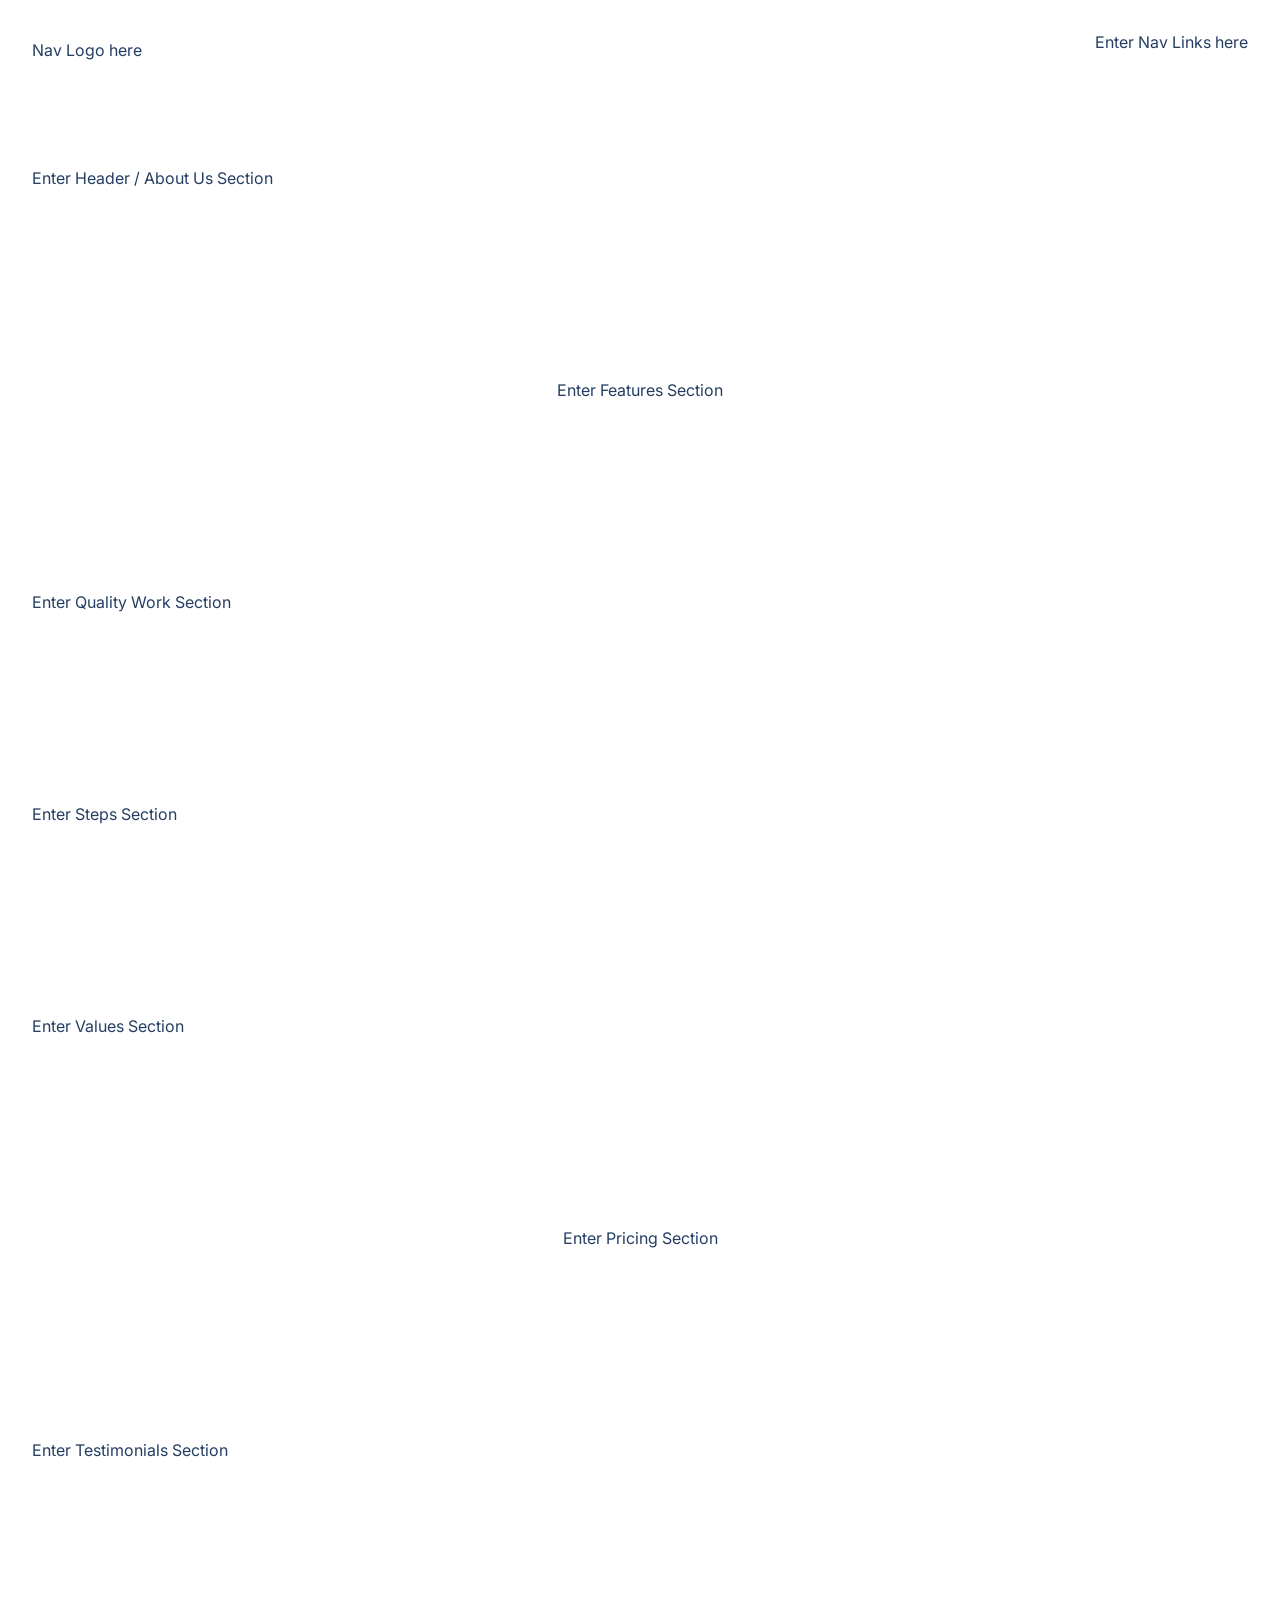
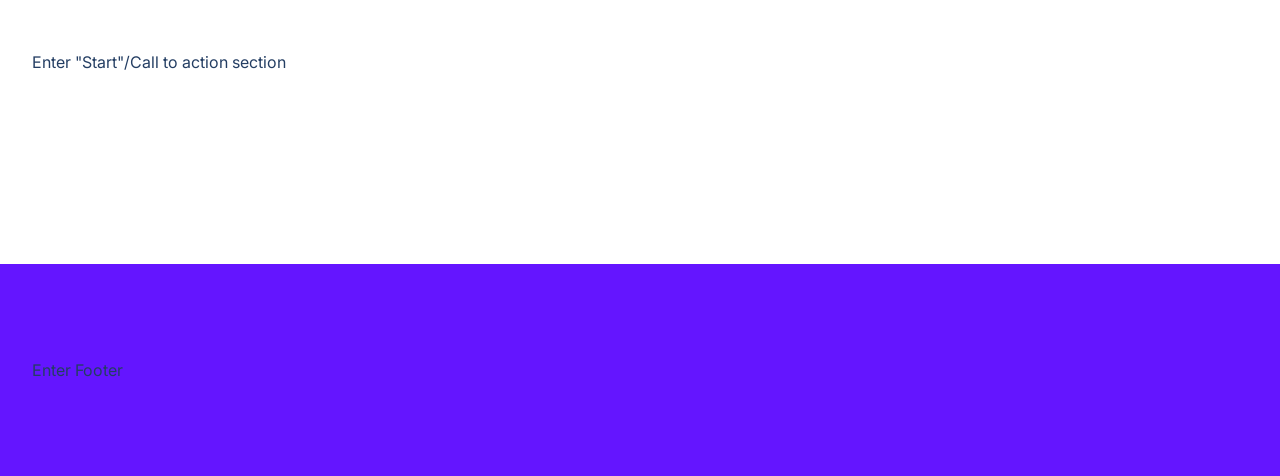
==== Treact Starter Resources/index.html @ 25da20e5 "start" ====
<!DOCTYPE html>
<html lang="en">

<head>
    <meta charset="UTF-8">
    <meta http-equiv="X-UA-Compatible" content="IE=edge">
    <meta name="viewport" content="width=device-width, initial-scale=1.0">
    <title>Document</title>
    <link rel="stylesheet" href="style.css">
    <link rel="stylesheet" href="https://pro.fontawesome.com/releases/v5.10.0/css/all.css"
        integrity="sha384-AYmEC3Yw5cVb3ZcuHtOA93w35dYTsvhLPVnYs9eStHfGJvOvKxVfELGroGkvsg+p" crossorigin="anonymous" />
    <script src="script.js"></script>
</head>

<body>
    <section id="landing">
        <nav>
            <div class="row nav__row">
                <div class="nav__logo">
                <!--  -->Nav Logo here<!--  -->
                </div>
                <!--  -->Enter Nav Links here<!--  -->
                <button class="btn__menu" onclick="openMenu()">
                    <svg xmlns="http://www.w3.org/2000/svg" width="24" height="24" viewBox="0 0 24 24" fill="none"
                        stroke="currentColor" stroke-width="2" stroke-linecap="round" stroke-linejoin="round"
                        class="btn__menu--svg">
                        <line x1="3" y1="12" x2="21" y2="12"></line>
                        <line x1="3" y1="6" x2="21" y2="6"></line>
                        <line x1="3" y1="18" x2="21" y2="18"></line>
                    </svg>
                </button>
            </div>
        </nav>
        <div class="modal">
            <button class="btn__menu btn__menu--close" onclick="closeMenu()">
                <svg xmlns="http://www.w3.org/2000/svg" width="24" height="24" viewBox="0 0 24 24" fill="none"
                    stroke="currentColor" stroke-width="2" stroke-linecap="round" stroke-linejoin="round"
                    class="light___StyledCloseIcon-lj69nl-14 fASujC">
                    <line x1="18" y1="6" x2="6" y2="18"></line>
                    <line x1="6" y1="6" x2="18" y2="18"></line>
                </svg>
            </button>
            <div class="modal__links">
                <a class="modal__link">About</a>
                <a class="modal__link">Blog</a>
                <a class="modal__link">Pricing</a>
                <a class="modal__link">Contact Us</a>
                <a class="modal__link">Login</a>
                <a class="modal__link modal__link--primary">Sign Up</a>
            </div>
        </div>
        <header>
            <div class="container">
                <div class="row">
                    <!--  -->Enter Header / About Us Section<!--  -->
            </div>
        </header>
    </section>
    <main>
        <section id="features">
            <div class="container">
                <div class="row__narrow">
                    <!--  -->Enter Features Section<!--  -->
                </div>
            </div>
        </section>
        <section id="quality">
            <div class="container">
                <div class="row">
                    <!--  -->Enter Quality Work Section<!--  -->
                </div>
            </div>
        </section>
        <section id="steps">
            <div class="container">
                <div class="row">
                    <!--  -->Enter Steps Section<!--  -->
                </div>
            </div>
        </section>
        <section id="values">
            <div class="container">
                <div class="row">
                    <!--  -->Enter Values Section<!--  -->
                </div>
            </div>
        </section>
        <section id="pricing">
            <div class="container">
                <div class="row">
                    <!--  -->Enter Pricing Section<!--  -->
                </div>
            </div>
        </section>
        <section id="testimonials">
            <div class="container">
                <div class="row">
                    <!--  -->Enter Testimonials Section<!--  -->
                </div>
            </div>
        </section>
        <section id="start">
            <div class="container">
                <div class="row">
                    <!--  -->Enter "Start"/Call to action section<!--  -->
                </div>
            </div>
        </section>
    </main>
    <footer>
        <div class="row footer__row">
            <!--  -->Enter Footer<!--  -->
        </div>
    </footer>
</body>

</html>
---- Treact Starter Resources/style.css ----
@import url('https://fonts.googleapis.com/css2?family=Inter:wght@100;200;300;400;500;600;700;800;900&display=swap');

* {
    margin: 0;
    padding: 0;
    box-sizing: border-box;
    font-family: 'Inter', system-ui;
    color: #243e63;
}

body {
    max-width: 100vw;
    overflow-x: hidden;
}

.row {
    width: 100%;
    max-width: 1280px;
    margin: 0 auto;
}

.row__narrow {
    width: 100%;
    max-width: 1024px;
    margin: 0 auto;
}

.container {
    padding: 96px 0;
}

.purple {
    color: #6415ff;
}

section {
    padding: 0 32px;
}

main {
    margin-bottom: 96px;
}


/* 

NAVBAR ↓

*/


nav {
    display: flex;
    padding-top: 32px;
}

.nav__row {
    display: flex;
    justify-content: space-between;
}

.nav__logo {
    display: flex;
    align-items: center;
    margin: 8px 0;
    padding-bottom: 4px;
}


.btn__menu {
    display: none;
    background: transparent;
    border: none;
    transition: all 300ms ease;
}

.btn__menu--svg:hover {
    filter: invert(26%) sepia(94%) saturate(7476%) hue-rotate(261deg) brightness(94%) contrast(115%);
}

.modal {
    position: fixed;
    top: 0;
    left: 0;
    right: 0;
    height: 378px;
    margin: 24px 16px;
    padding: 32px;
    background-color: #fff;
    border: 1px solid rgb(229, 231, 235);
    border-radius: 8px;
    z-index: 4;
    visibility: hidden;
    opacity: 0;
    transform: translateX(300%);
    transition: all 300ms ease;
}

.modal__links {
    width: 100%;
    height: 100%;
    display: flex;
    flex-direction: column;
    align-items: center;
}

.modal__link {
    color: #1a202c;
    font-size: 18px;
    font-weight: 600;
    line-height: 1.5;
    margin: 8px 0;
    padding-bottom: 4px;
    border-bottom: 2px solid transparent;
}

.modal__link--primary {
    color: #f7fafc;
    padding: 12px 32px;
    background: #6415ff;
    border-radius: 500px;
    border: none;
}

.menu--open .modal {
    visibility: visible;
    opacity: 1;
    transform: translateX(0);
}

.btn__menu--close {
    position: fixed;
    top: 24px;
    right: 18px;
}


/* 

HEADER / ABOUT US ↓

*/


header .row {
    display: flex;
    align-items: center;
    justify-content: space-between;
}


/* 

FEATURES ↓

*/


#features {
    position: relative;
}

#features .row__narrow {
    display: flex;
    flex-direction: column;
    align-items: center;
}


/* 

QUALITY WORK ↓

*/


#quality .row {
    display: flex;
    justify-content: space-between;
    align-items: center;
}


/* 

STEPS ↓

*/


#steps .row {
    display: flex;
    justify-content: space-between;
    align-items: center;
}


/* 

VALUES ↓

*/

#values .row {
    display: flex;
    justify-content: space-between;
    align-items: center;
}


/*

PRICING ↓

*/


#pricing .row {
    display: flex;
    flex-direction: column;
    align-items: center;
}

/* 

TESTIMONIALS ↓

*/


#testimonials .row {
    display: flex;
}


/* 

START / CALL TO ACTION ↓

*/



#start .row {
    position: relative;
    overflow: hidden;
}


/* 

FOOTER ↓

*/


footer {
    padding: 96px 32px;
    background-color: rgb(100, 21, 255);
    margin-bottom: -32px;
    position: relative;
    overflow: hidden;
}


/* 

MOBILE RESPONSIVENESS ↓

*/


@media(max-width: 1280px) {
    header .row {
        align-items: flex-end;
    }
}

@media (max-width: 1024px) {

    .btn__menu {
        display: block;
    }
    header .row {
        flex-direction: column;
        align-items: center;
    }
    footer {
        padding: 80px 32px;
    }
}

@media(max-width: 768px) {
    #quality .row,
    #values .row {
        flex-direction: column-reverse;
    }
    #steps .row,
    #testimonials .row {
        flex-direction: column;
        align-items: center;
    }
    #pricing .row {
        margin-top: 40px;
    }
}

@media(max-width: 640px) {
    .container {
        padding: 80px 0;
    }
    .nav__logo {
        margin: 8px 0;
        padding-bottom: 4px;
    }
    main {
        margin-bottom: 80px;
    }
}
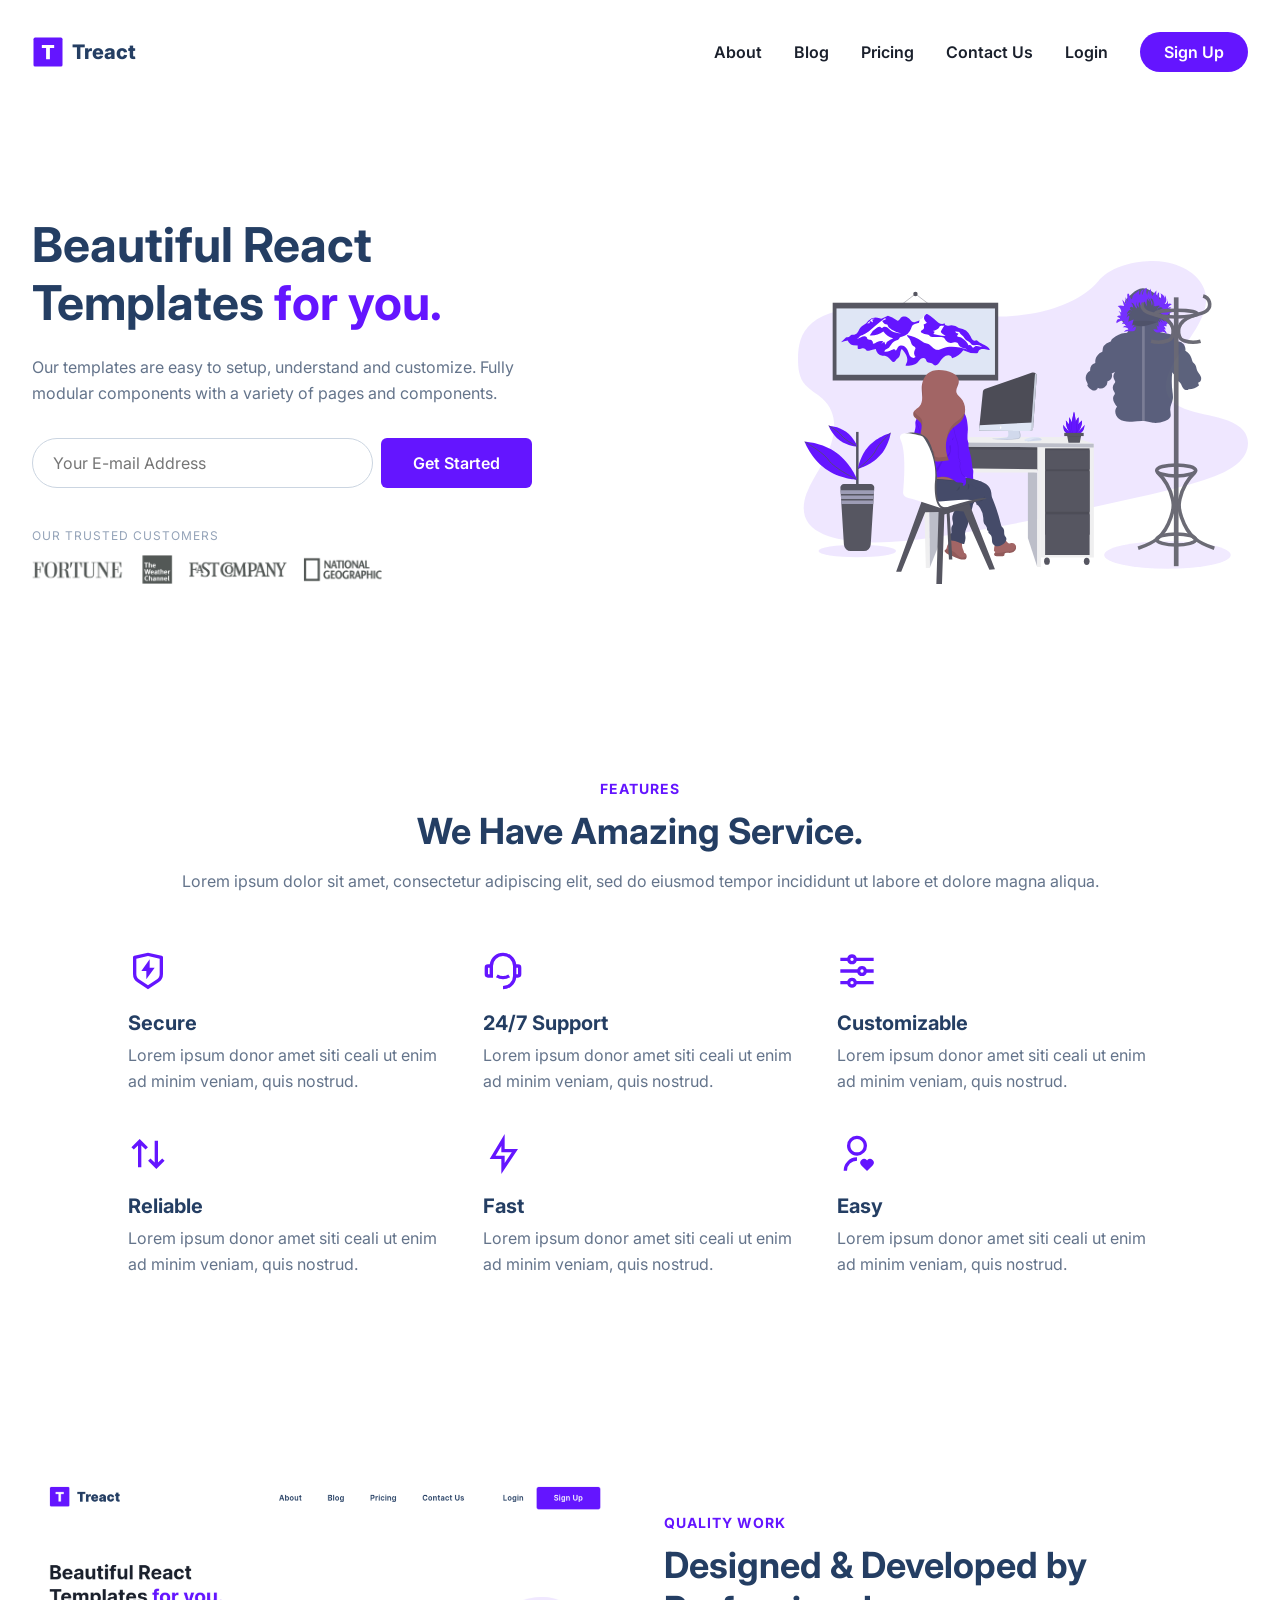
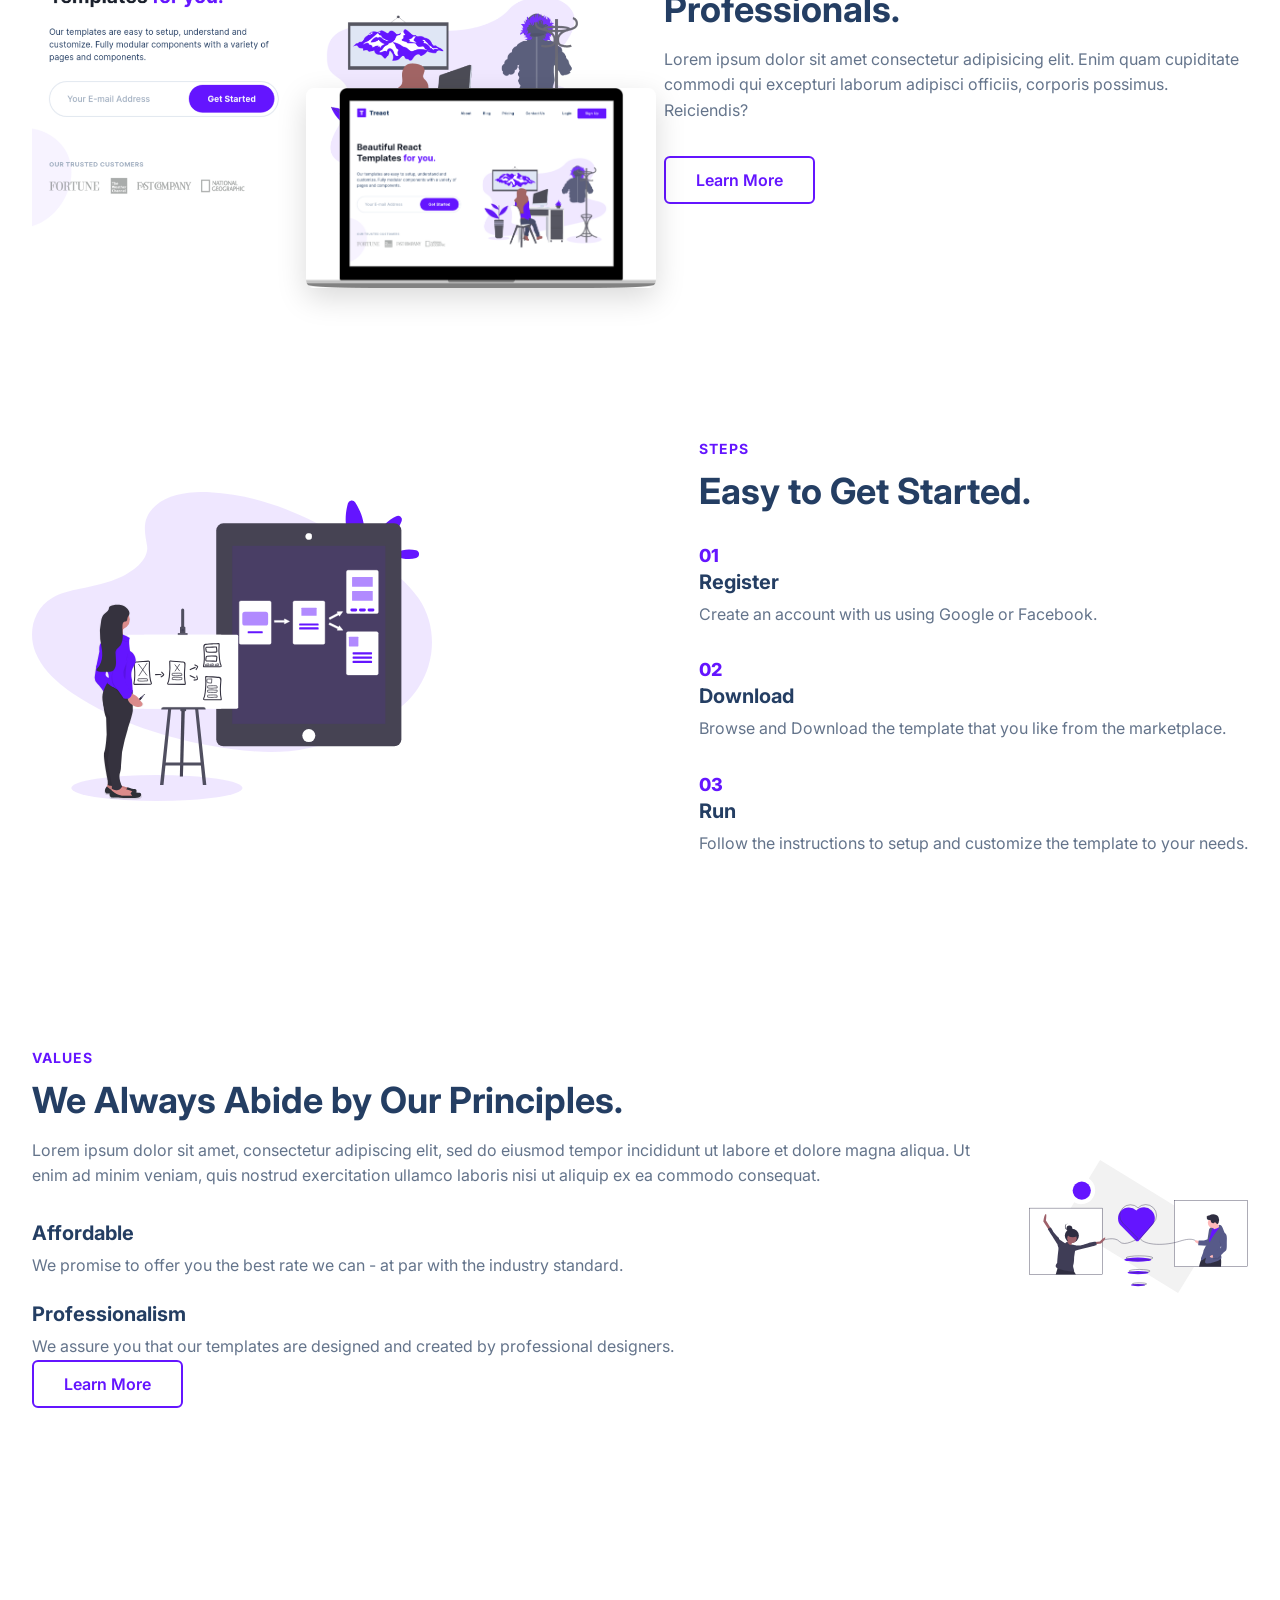
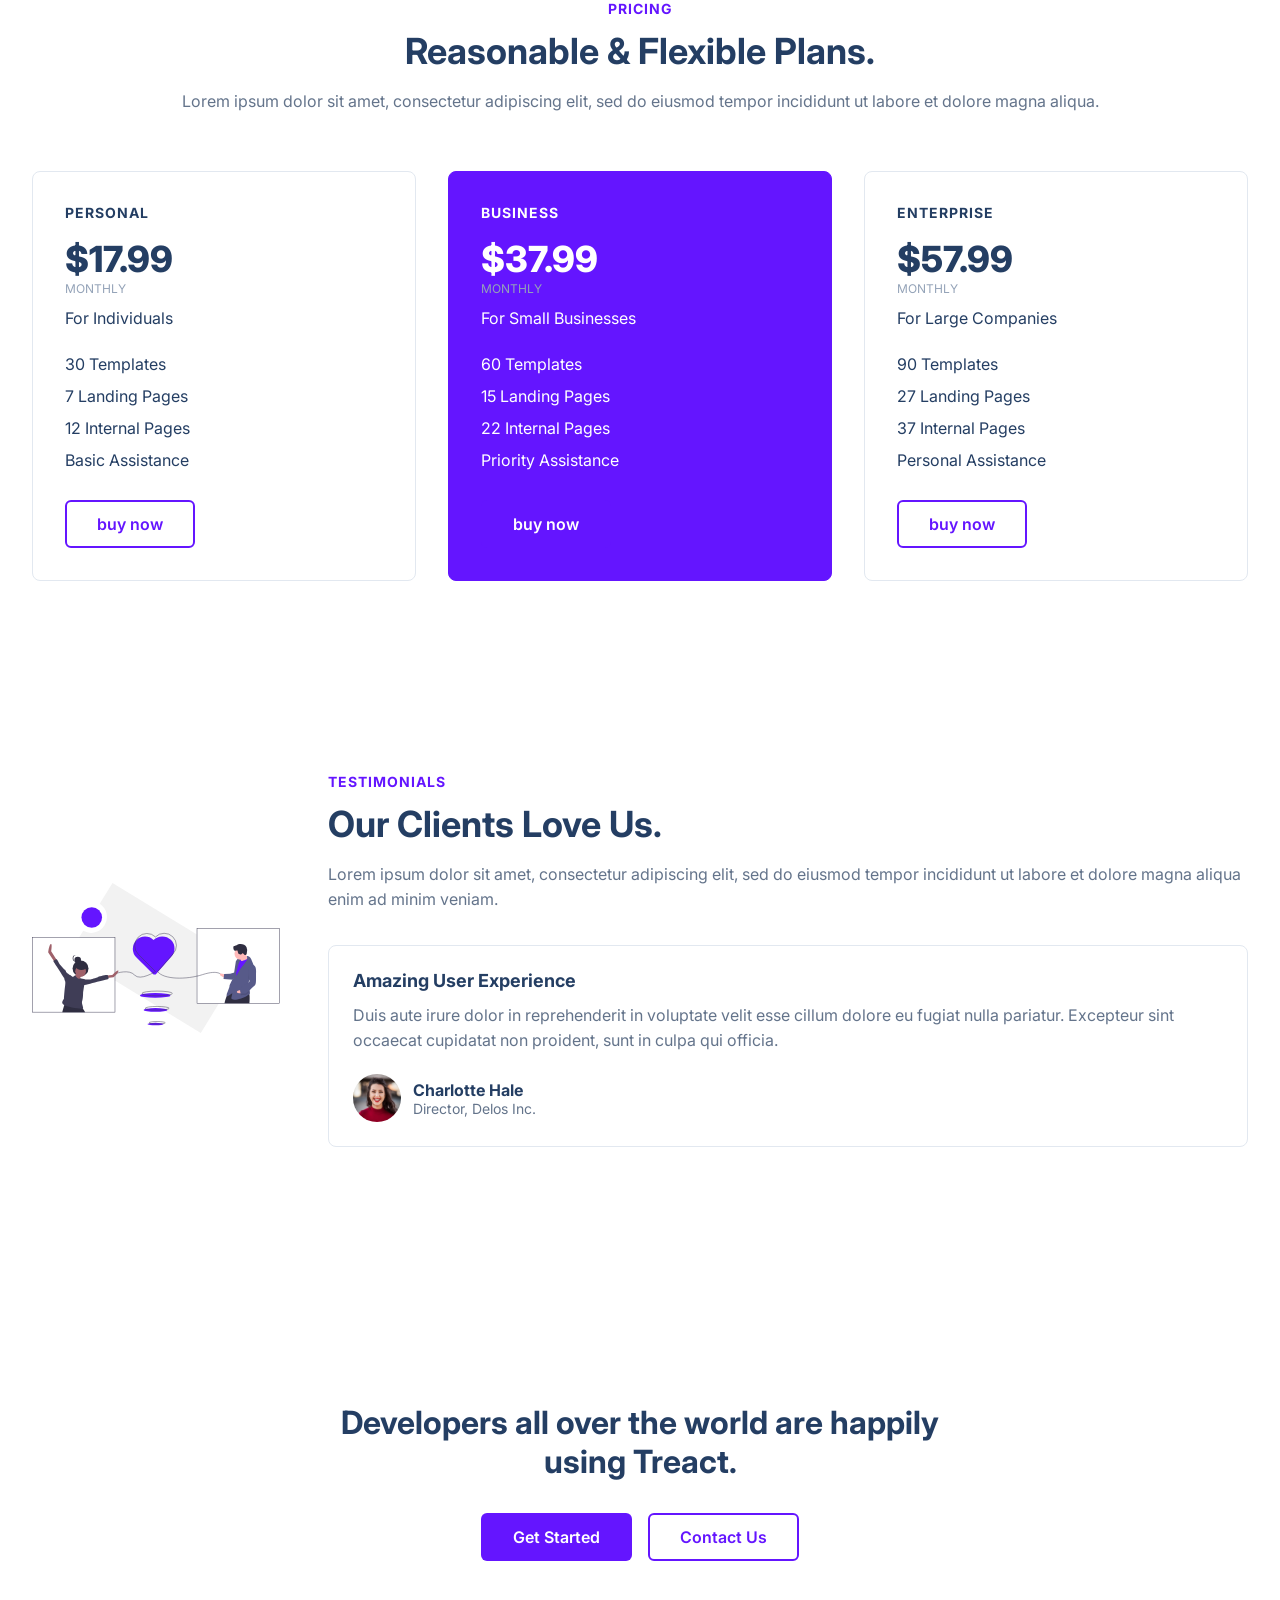
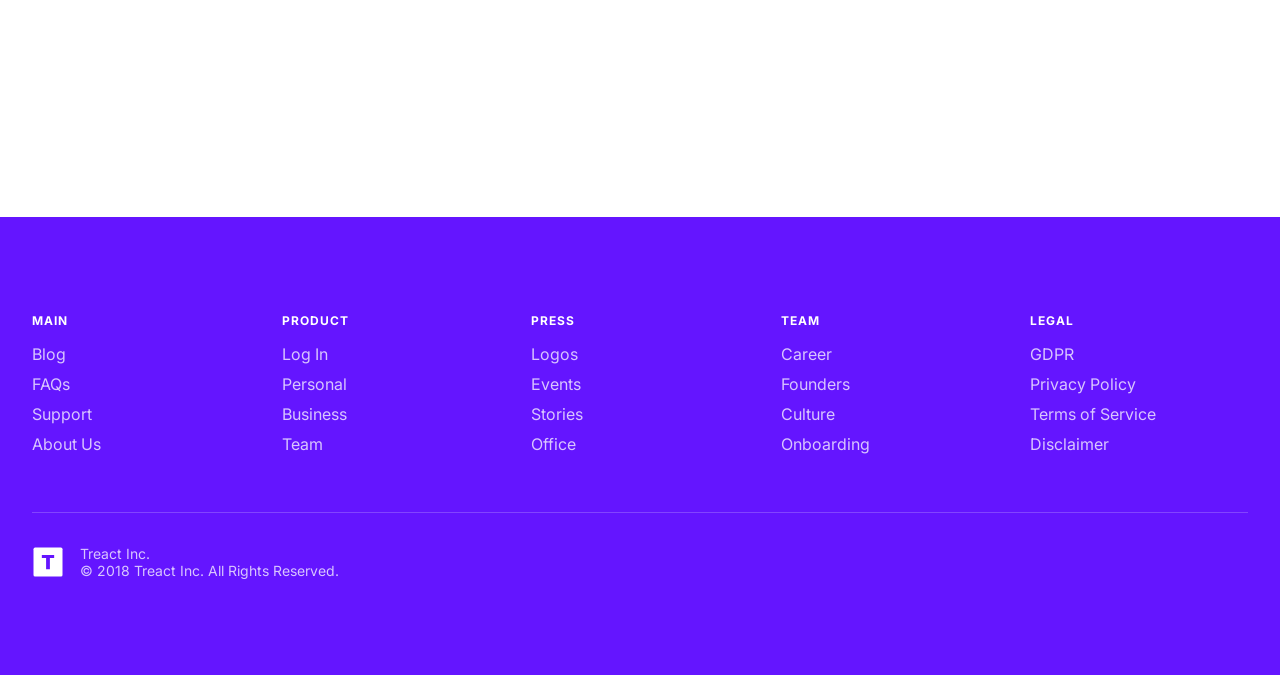
==== commit edbe9249: "final project" ====
--- a/Treact Starter Resources/index.html
+++ b/Treact Starter Resources/index.html
@@ -5,11 +5,11 @@
     <meta charset="UTF-8">
     <meta http-equiv="X-UA-Compatible" content="IE=edge">
     <meta name="viewport" content="width=device-width, initial-scale=1.0">
-    <title>Document</title>
+    <title>Treact</title>
     <link rel="stylesheet" href="style.css">
     <link rel="stylesheet" href="https://pro.fontawesome.com/releases/v5.10.0/css/all.css"
         integrity="sha384-AYmEC3Yw5cVb3ZcuHtOA93w35dYTsvhLPVnYs9eStHfGJvOvKxVfELGroGkvsg+p" crossorigin="anonymous" />
-    <script src="script.js"></script>
+    <script src="script.js" defer></script>
 </head>
 
 <body>
@@ -17,9 +17,17 @@
         <nav>
             <div class="row nav__row">
                 <div class="nav__logo">
-                <!--  -->Nav Logo here<!--  -->
-                </div>
-                <!--  -->Enter Nav Links here<!--  -->
+                    <img src="./assets/logo.2c489fc453a1783cbadacf914efa3df6.svg" alt="Treact logo" height="32">
+                    <span>Treact</span>
+                </div>
+                <div class="nav__links">
+                    <a class="nav__link">About</a>
+                    <a class="nav__link">Blog</a>
+                    <a class="nav__link">Pricing</a>
+                    <a class="nav__link">Contact Us</a>
+                    <a class="nav__link">Login</a>
+                    <a class="nav__link nav__link--primary">Sign Up</a>
+                </div>
                 <button class="btn__menu" onclick="openMenu()">
                     <svg xmlns="http://www.w3.org/2000/svg" width="24" height="24" viewBox="0 0 24 24" fill="none"
                         stroke="currentColor" stroke-width="2" stroke-linecap="round" stroke-linejoin="round"
@@ -34,8 +42,7 @@
         <div class="modal">
             <button class="btn__menu btn__menu--close" onclick="closeMenu()">
                 <svg xmlns="http://www.w3.org/2000/svg" width="24" height="24" viewBox="0 0 24 24" fill="none"
-                    stroke="currentColor" stroke-width="2" stroke-linecap="round" stroke-linejoin="round"
-                    class="light___StyledCloseIcon-lj69nl-14 fASujC">
+                    stroke="currentColor" stroke-width="2" stroke-linecap="round" stroke-linejoin="round">
                     <line x1="18" y1="6" x2="6" y2="18"></line>
                     <line x1="6" y1="6" x2="18" y2="18"></line>
                 </svg>
@@ -52,7 +59,22 @@
         <header>
             <div class="container">
                 <div class="row">
-                    <!--  -->Enter Header / About Us Section<!--  -->
+                    <div class="header__text">
+                        <h1 class="header__title">Beautiful React Templates <span class="purple">for you.</span></h1>
+                        <p class="header__desc">Our templates are easy to setup, understand and customize. Fully modular components with a variety of pages and components.</p>
+                        <div class="header__form">
+                            <input type="text" placeholder="Your E-mail Address" class="header__input">
+                            <button class="btn__primary">Get Started</button>
+                        </div>
+                        <div class="header__customers">
+                            <p class="header__customers--label">OUR TRUSTED CUSTOMERS</p>
+                            <img src="./assets/customers-logo-strip.680ac7c2e8ae28161d2c.png" alt="Trusted customers" class="header__customers--img">
+                        </div>
+                    </div>
+                    <div class="header__illustration">
+                        <img src="./assets/design-illustration-2.6da6a00b20c07c4a9b65d1870679e1b8.svg" alt="Illustration">
+                    </div>
+                </div>
             </div>
         </header>
     </section>
@@ -60,56 +82,239 @@
         <section id="features">
             <div class="container">
                 <div class="row__narrow">
-                    <!--  -->Enter Features Section<!--  -->
+                    <p class="label">FEATURES</p>
+                    <h2 class="section__title">We Have Amazing Service.</h2>
+                    <p class="section__desc">Lorem ipsum dolor sit amet, consectetur adipiscing elit, sed do eiusmod tempor incididunt ut labore et dolore magna aliqua.</p>
+                    <div class="features__grid">
+                        <div class="feature__card">
+                            <img src="./assets/shield-icon.daefe14b320b14fbd9cbd18908ac93ec.svg" alt="Secure icon" class="feature__icon">
+                            <h3 class="feature__title">Secure</h3>
+                            <p class="feature__desc">Lorem ipsum donor amet siti ceali ut enim ad minim veniam, quis nostrud.</p>
+                        </div>
+                        <div class="feature__card">
+                            <img src="./assets/support-icon.f9253ffa8cb6ffde5bbaa05eb5136375.svg" alt="Support icon" class="feature__icon">
+                            <h3 class="feature__title">24/7 Support</h3>
+                            <p class="feature__desc">Lorem ipsum donor amet siti ceali ut enim ad minim veniam, quis nostrud.</p>
+                        </div>
+                        <div class="feature__card">
+                            <img src="./assets/customize-icon.367468c90fd796009b97fbfba67b2c6a.svg" alt="Customize icon" class="feature__icon">
+                            <h3 class="feature__title">Customizable</h3>
+                            <p class="feature__desc">Lorem ipsum donor amet siti ceali ut enim ad minim veniam, quis nostrud.</p>
+                        </div>
+                        <div class="feature__card">
+                            <img src="./assets/reliable-icon.1367510a8f0a1bec76dc425d25f92f43.svg" alt="Reliable icon" class="feature__icon">
+                            <h3 class="feature__title">Reliable</h3>
+                            <p class="feature__desc">Lorem ipsum donor amet siti ceali ut enim ad minim veniam, quis nostrud.</p>
+                        </div>
+                        <div class="feature__card">
+                            <img src="./assets/fast-icon.dbb971a73d4805d2fc3bcdacdb55beba.svg" alt="Fast icon" class="feature__icon">
+                            <h3 class="feature__title">Fast</h3>
+                            <p class="feature__desc">Lorem ipsum donor amet siti ceali ut enim ad minim veniam, quis nostrud.</p>
+                        </div>
+                        <div class="feature__card">
+                            <img src="./assets/simple-icon.673b7e1750b2a4ef32907fc164828d00.svg" alt="Easy icon" class="feature__icon">
+                            <h3 class="feature__title">Easy</h3>
+                            <p class="feature__desc">Lorem ipsum donor amet siti ceali ut enim ad minim veniam, quis nostrud.</p>
+                        </div>
+                    </div>
                 </div>
             </div>
         </section>
         <section id="quality">
             <div class="container">
                 <div class="row">
-                    <!--  -->Enter Quality Work Section<!--  -->
+                    <div class="quality__images">
+                        <img src="./assets/hero-screenshot-1.40a097b525c2f8c9808e.png" alt="Screenshot" class="quality__img quality__img--1">
+                        <img src="./assets/hero-screenshot-2.241aac1fbc66db29d873.png" alt="Dashboard Screenshot" class="quality__img quality__img--2">
+                    </div>
+                    <div class="quality__text">
+                        <p class="label">QUALITY WORK</p>
+                        <h2 class="section__title">Designed &amp; Developed by Professionals.</h2>
+                        <p class="section__desc">Lorem ipsum dolor sit amet consectetur adipisicing elit. Enim quam cupiditate commodi qui excepturi laborum adipisci officiis, corporis possimus. Reiciendis?</p>
+                        <button class="btn__secondary">Learn More</button>
+                    </div>
                 </div>
             </div>
         </section>
         <section id="steps">
             <div class="container">
                 <div class="row">
-                    <!--  -->Enter Steps Section<!--  -->
+                    <div class="steps__illustration">
+                        <img src="./assets/prototype-illustration.21bc4b3f612a2f257c3d361067582485.svg" alt="Illustration">
+                    </div>
+                    <div class="steps__list">
+                        <p class="label">STEPS</p>
+                        <h2 class="section__title">Easy to Get Started.</h2>
+                        <div class="step">
+                            <span class="step__number">01</span>
+                            <h3 class="step__title">Register</h3>
+                            <p class="step__desc">Create an account with us using Google or Facebook.</p>
+                        </div>
+                        <div class="step">
+                            <span class="step__number">02</span>
+                            <h3 class="step__title">Download</h3>
+                            <p class="step__desc">Browse and Download the template that you like from the marketplace.</p>
+                        </div>
+                        <div class="step">
+                            <span class="step__number">03</span>
+                            <h3 class="step__title">Run</h3>
+                            <p class="step__desc">Follow the instructions to setup and customize the template to your needs.</p>
+                        </div>
+                    </div>
                 </div>
             </div>
         </section>
         <section id="values">
             <div class="container">
                 <div class="row">
-                    <!--  -->Enter Values Section<!--  -->
+                    <div class="values__text">
+                        <p class="label">VALUES</p>
+                        <h2 class="section__title">We Always Abide by Our Principles.</h2>
+                        <p class="section__desc">Lorem ipsum dolor sit amet, consectetur adipiscing elit, sed do eiusmod tempor incididunt ut labore et dolore magna aliqua. Ut enim ad minim veniam, quis nostrud exercitation ullamco laboris nisi ut aliquip ex ea commodo consequat.</p>
+                        <div class="value">
+                            <h3 class="value__title">Affordable</h3>
+                            <p class="value__desc">We promise to offer you the best rate we can - at par with the industry standard.</p>
+                        </div>
+                        <div class="value">
+                            <h3 class="value__title">Professionalism</h3>
+                            <p class="value__desc">We assure you that our templates are designed and created by professional designers.</p>
+                        </div>
+                        <button class="btn__secondary">Learn More</button>
+                    </div>
+                    <div class="values__illustration">
+                        <img src="./assets/love-illustration.c759090fa833369ad6ffb6eb19cacb3e.svg" alt="Illustration">
+                    </div>
                 </div>
             </div>
         </section>
         <section id="pricing">
             <div class="container">
                 <div class="row">
-                    <!--  -->Enter Pricing Section<!--  -->
+                    <p class="label">PRICING</p>
+                    <h2 class="section__title">Reasonable &amp; Flexible Plans.</h2>
+                    <p class="section__desc">Lorem ipsum dolor sit amet, consectetur adipiscing elit, sed do eiusmod tempor incididunt ut labore et dolore magna aliqua.</p>
+                    <div class="pricing__grid">
+                        <div class="price__card">
+                            <p class="price__label">PERSONAL</p>
+                            <p class="price__amount">$17.99</p>
+                            <p class="price__period">MONTHLY</p>
+                            <p class="price__for">For Individuals</p>
+                            <ul class="price__features">
+                                <li>30 Templates</li>
+                                <li>7 Landing Pages</li>
+                                <li>12 Internal Pages</li>
+                                <li>Basic Assistance</li>
+                            </ul>
+                            <button class="btn__secondary">buy now</button>
+                        </div>
+                        <div class="price__card price__card--featured">
+                            <p class="price__label">BUSINESS</p>
+                            <p class="price__amount">$37.99</p>
+                            <p class="price__period">MONTHLY</p>
+                            <p class="price__for">For Small Businesses</p>
+                            <ul class="price__features">
+                                <li>60 Templates</li>
+                                <li>15 Landing Pages</li>
+                                <li>22 Internal Pages</li>
+                                <li>Priority Assistance</li>
+                            </ul>
+                            <button class="btn__primary">buy now</button>
+                        </div>
+                        <div class="price__card">
+                            <p class="price__label">ENTERPRISE</p>
+                            <p class="price__amount">$57.99</p>
+                            <p class="price__period">MONTHLY</p>
+                            <p class="price__for">For Large Companies</p>
+                            <ul class="price__features">
+                                <li>90 Templates</li>
+                                <li>27 Landing Pages</li>
+                                <li>37 Internal Pages</li>
+                                <li>Personal Assistance</li>
+                            </ul>
+                            <button class="btn__secondary">buy now</button>
+                        </div>
+                    </div>
                 </div>
             </div>
         </section>
         <section id="testimonials">
             <div class="container">
                 <div class="row">
-                    <!--  -->Enter Testimonials Section<!--  -->
+                    <div class="testimonials__illustration">
+                        <img src="./assets/love-illustration.c759090fa833369ad6ffb6eb19cacb3e.svg" alt="Illustration">
+                    </div>
+                    <div class="testimonials__text">
+                        <p class="label">TESTIMONIALS</p>
+                        <h2 class="section__title">Our Clients Love Us.</h2>
+                        <p class="section__desc">Lorem ipsum dolor sit amet, consectetur adipiscing elit, sed do eiusmod tempor incididunt ut labore et dolore magna aliqua enim ad minim veniam.</p>
+                        <div class="testimonial__card">
+                            <h3 class="testimonial__title">Amazing User Experience</h3>
+                            <p class="testimonial__quote">Duis aute irure dolor in reprehenderit in voluptate velit esse cillum dolore eu fugiat nulla pariatur. Excepteur sint occaecat cupidatat non proident, sunt in culpa qui officia.</p>
+                            <div class="testimonial__person">
+                                <img src="./assets/photo-1494790108377-be9c29b29330.avif" alt="Charlotte Hale" class="testimonial__photo">
+                                <div>
+                                    <p class="testimonial__name">Charlotte Hale</p>
+                                    <p class="testimonial__role">Director, Delos Inc.</p>
+                                </div>
+                            </div>
+                        </div>
+                    </div>
                 </div>
             </div>
         </section>
         <section id="start">
             <div class="container">
                 <div class="row">
-                    <!--  -->Enter "Start"/Call to action section<!--  -->
+                    <h2 class="start__title">Developers all over the world are happily using Treact.</h2>
+                    <div class="start__buttons">
+                        <button class="btn__primary">Get Started</button>
+                        <button class="btn__secondary">Contact Us</button>
+                    </div>
                 </div>
             </div>
         </section>
     </main>
     <footer>
         <div class="row footer__row">
-            <!--  -->Enter Footer<!--  -->
+            <div class="footer__col">
+                <p class="footer__col--title">MAIN</p>
+                <a class="footer__link">Blog</a>
+                <a class="footer__link">FAQs</a>
+                <a class="footer__link">Support</a>
+                <a class="footer__link">About Us</a>
+            </div>
+            <div class="footer__col">
+                <p class="footer__col--title">PRODUCT</p>
+                <a class="footer__link">Log In</a>
+                <a class="footer__link">Personal</a>
+                <a class="footer__link">Business</a>
+                <a class="footer__link">Team</a>
+            </div>
+            <div class="footer__col">
+                <p class="footer__col--title">PRESS</p>
+                <a class="footer__link">Logos</a>
+                <a class="footer__link">Events</a>
+                <a class="footer__link">Stories</a>
+                <a class="footer__link">Office</a>
+            </div>
+            <div class="footer__col">
+                <p class="footer__col--title">TEAM</p>
+                <a class="footer__link">Career</a>
+                <a class="footer__link">Founders</a>
+                <a class="footer__link">Culture</a>
+                <a class="footer__link">Onboarding</a>
+            </div>
+            <div class="footer__col">
+                <p class="footer__col--title">LEGAL</p>
+                <a class="footer__link">GDPR</a>
+                <a class="footer__link">Privacy Policy</a>
+                <a class="footer__link">Terms of Service</a>
+                <a class="footer__link">Disclaimer</a>
+            </div>
+        </div>
+        <div class="row footer__bottom">
+            <img src="./assets/logo-light.d9a5d1b5be5ea077b26864fdfc2e96a4.svg" alt="Treact logo" height="32">
+            <p class="footer__copyright">Treact Inc.<br>© 2018 Treact Inc. All Rights Reserved.</p>
         </div>
     </footer>
 </body>
--- a/Treact Starter Resources/style.css
+++ b/Treact Starter Resources/style.css
@@ -41,13 +41,56 @@
     margin-bottom: 96px;
 }
 
-
-/* 
-
-NAVBAR ↓
-
-*/
-
+.label {
+    color: #6415ff;
+    font-weight: 700;
+    letter-spacing: 1px;
+    font-size: 14px;
+    margin-bottom: 12px;
+}
+
+.section__title {
+    font-size: 36px;
+    margin-bottom: 16px;
+}
+
+.section__desc {
+    color: #64748b;
+    line-height: 1.6;
+    margin-bottom: 32px;
+}
+
+.btn__primary {
+    background-color: #6415ff;
+    color: white;
+    border: none;
+    padding: 14px 32px;
+    border-radius: 6px;
+    font-size: 16px;
+    font-weight: 600;
+    cursor: pointer;
+}
+
+.btn__primary:hover {
+    background-color: #5310d9;
+}
+
+.btn__secondary {
+    background-color: white;
+    color: #6415ff;
+    border: 2px solid #6415ff;
+    padding: 12px 30px;
+    border-radius: 6px;
+    font-size: 16px;
+    font-weight: 600;
+    cursor: pointer;
+}
+
+.btn__secondary:hover {
+    background-color: #f5f0ff;
+}
+
+/* NAVBAR */
 
 nav {
     display: flex;
@@ -57,15 +100,36 @@
 .nav__row {
     display: flex;
     justify-content: space-between;
+    align-items: center;
 }
 
 .nav__logo {
     display: flex;
     align-items: center;
-    margin: 8px 0;
-    padding-bottom: 4px;
-}
-
+    gap: 8px;
+    font-size: 20px;
+    font-weight: 800;
+}
+
+.nav__links {
+    display: flex;
+    align-items: center;
+    gap: 32px;
+}
+
+.nav__link {
+    color: #1a202c;
+    font-weight: 600;
+    text-decoration: none;
+    cursor: pointer;
+}
+
+.nav__link--primary {
+    color: white;
+    padding: 10px 24px;
+    background: #6415ff;
+    border-radius: 500px;
+}
 
 .btn__menu {
     display: none;
@@ -112,6 +176,7 @@
     margin: 8px 0;
     padding-bottom: 4px;
     border-bottom: 2px solid transparent;
+    cursor: pointer;
 }
 
 .modal__link--primary {
@@ -134,27 +199,63 @@
     right: 18px;
 }
 
-
-/* 
-
-HEADER / ABOUT US ↓
-
-*/
-
+/* HEADER / ABOUT US */
 
 header .row {
     display: flex;
     align-items: center;
     justify-content: space-between;
-}
-
-
-/* 
-
-FEATURES ↓
-
-*/
-
+    gap: 48px;
+    padding-top: 48px;
+}
+
+.header__text {
+    max-width: 500px;
+}
+
+.header__title {
+    font-size: 48px;
+    line-height: 1.2;
+    margin-bottom: 24px;
+}
+
+.header__desc {
+    color: #64748b;
+    line-height: 1.6;
+    margin-bottom: 32px;
+}
+
+.header__form {
+    display: flex;
+    gap: 8px;
+    margin-bottom: 40px;
+}
+
+.header__input {
+    flex: 1;
+    padding: 14px 20px;
+    border-radius: 500px;
+    border: 1px solid #cbd5e1;
+    font-size: 16px;
+}
+
+.header__customers--label {
+    color: #94a3b8;
+    font-size: 12px;
+    letter-spacing: 1px;
+    margin-bottom: 12px;
+}
+
+.header__customers--img {
+    max-width: 350px;
+}
+
+.header__illustration img {
+    max-width: 450px;
+    width: 100%;
+}
+
+/* FEATURES */
 
 #features {
     position: relative;
@@ -164,95 +265,264 @@
     display: flex;
     flex-direction: column;
     align-items: center;
-}
-
-
-/* 
-
-QUALITY WORK ↓
-
-*/
-
+    text-align: center;
+}
+
+.features__grid {
+    display: grid;
+    grid-template-columns: repeat(3, 1fr);
+    gap: 40px;
+    margin-top: 24px;
+    text-align: left;
+}
+
+.feature__icon {
+    width: 40px;
+    margin-bottom: 16px;
+}
+
+.feature__title {
+    font-size: 20px;
+    margin-bottom: 8px;
+}
+
+.feature__desc {
+    color: #64748b;
+    line-height: 1.6;
+}
+
+/* QUALITY WORK */
 
 #quality .row {
     display: flex;
     justify-content: space-between;
     align-items: center;
-}
-
-
-/* 
-
-STEPS ↓
-
-*/
-
+    gap: 48px;
+}
+
+.quality__images {
+    position: relative;
+    flex: 1;
+}
+
+.quality__img {
+    max-width: 100%;
+    border-radius: 8px;
+}
+
+.quality__img--2 {
+    position: absolute;
+    bottom: -40px;
+    right: -40px;
+    max-width: 60%;
+    box-shadow: 0 10px 30px rgba(0,0,0,0.15);
+}
+
+.quality__text {
+    flex: 1;
+}
+
+/* STEPS */
 
 #steps .row {
     display: flex;
     justify-content: space-between;
     align-items: center;
-}
-
-
-/* 
-
-VALUES ↓
-
-*/
+    gap: 48px;
+}
+
+.steps__illustration img {
+    max-width: 400px;
+    width: 100%;
+}
+
+.step {
+    margin-top: 32px;
+}
+
+.step__number {
+    color: #6415ff;
+    font-weight: 800;
+    font-size: 18px;
+}
+
+.step__title {
+    font-size: 20px;
+    margin: 4px 0 8px;
+}
+
+.step__desc {
+    color: #64748b;
+    line-height: 1.6;
+}
+
+/* VALUES */
 
 #values .row {
     display: flex;
     justify-content: space-between;
     align-items: center;
-}
-
-
-/*
-
-PRICING ↓
-
-*/
-
+    gap: 48px;
+}
+
+.value {
+    margin-top: 24px;
+}
+
+.value__title {
+    font-size: 20px;
+    margin-bottom: 8px;
+}
+
+.value__desc {
+    color: #64748b;
+    line-height: 1.6;
+}
+
+.values__illustration img {
+    max-width: 400px;
+    width: 100%;
+}
+
+/* PRICING */
 
 #pricing .row {
     display: flex;
     flex-direction: column;
     align-items: center;
-}
-
-/* 
-
-TESTIMONIALS ↓
-
-*/
-
+    text-align: center;
+}
+
+.pricing__grid {
+    display: grid;
+    grid-template-columns: repeat(3, 1fr);
+    gap: 32px;
+    margin-top: 24px;
+    text-align: left;
+    width: 100%;
+}
+
+.price__card {
+    border: 1px solid #e2e8f0;
+    border-radius: 8px;
+    padding: 32px;
+}
+
+.price__card--featured {
+    background-color: #6415ff;
+    border-color: #6415ff;
+}
+
+.price__card--featured * {
+    color: white;
+}
+
+.price__label {
+    font-weight: 700;
+    letter-spacing: 1px;
+    font-size: 14px;
+    margin-bottom: 16px;
+}
+
+.price__amount {
+    font-size: 36px;
+    font-weight: 800;
+}
+
+.price__period {
+    font-size: 12px;
+    color: #94a3b8;
+    margin-bottom: 12px;
+}
+
+.price__for {
+    margin-bottom: 20px;
+}
+
+.price__features {
+    list-style: none;
+    margin-bottom: 24px;
+}
+
+.price__features li {
+    padding: 6px 0;
+}
+
+/* TESTIMONIALS */
 
 #testimonials .row {
     display: flex;
-}
-
-
-/* 
-
-START / CALL TO ACTION ↓
-
-*/
-
-
+    align-items: center;
+    gap: 48px;
+}
+
+.testimonials__illustration img {
+    max-width: 350px;
+    width: 100%;
+}
+
+.testimonial__card {
+    margin-top: 24px;
+    padding: 24px;
+    border: 1px solid #e2e8f0;
+    border-radius: 8px;
+}
+
+.testimonial__title {
+    font-size: 18px;
+    margin-bottom: 12px;
+}
+
+.testimonial__quote {
+    color: #64748b;
+    line-height: 1.6;
+    margin-bottom: 20px;
+}
+
+.testimonial__person {
+    display: flex;
+    align-items: center;
+    gap: 12px;
+}
+
+.testimonial__photo {
+    width: 48px;
+    height: 48px;
+    border-radius: 50%;
+    object-fit: cover;
+}
+
+.testimonial__name {
+    font-weight: 700;
+}
+
+.testimonial__role {
+    color: #64748b;
+    font-size: 14px;
+}
+
+/* START / CTA */
 
 #start .row {
     position: relative;
     overflow: hidden;
-}
-
-
-/* 
-
-FOOTER ↓
-
-*/
-
+    text-align: center;
+    padding: 64px 0;
+}
+
+.start__title {
+    font-size: 32px;
+    max-width: 600px;
+    margin: 0 auto 32px;
+}
+
+.start__buttons {
+    display: flex;
+    gap: 16px;
+    justify-content: center;
+}
+
+/* FOOTER */
 
 footer {
     padding: 96px 32px;
@@ -262,13 +532,42 @@
     overflow: hidden;
 }
 
-
-/* 
-
-MOBILE RESPONSIVENESS ↓
-
-*/
-
+.footer__row {
+    display: grid;
+    grid-template-columns: repeat(5, 1fr);
+    gap: 32px;
+    margin-bottom: 48px;
+}
+
+.footer__col--title {
+    color: white;
+    font-weight: 700;
+    letter-spacing: 1px;
+    font-size: 12px;
+    margin-bottom: 16px;
+}
+
+.footer__link {
+    display: block;
+    color: #d8c5ff;
+    text-decoration: none;
+    margin-bottom: 10px;
+}
+
+.footer__bottom {
+    display: flex;
+    align-items: center;
+    gap: 16px;
+    border-top: 1px solid rgba(255,255,255,0.2);
+    padding-top: 32px;
+}
+
+.footer__copyright {
+    color: #d8c5ff;
+    font-size: 14px;
+}
+
+/* MOBILE RESPONSIVENESS */
 
 @media(max-width: 1280px) {
     header .row {
@@ -277,16 +576,22 @@
 }
 
 @media (max-width: 1024px) {
-
+    .nav__links {
+        display: none;
+    }
     .btn__menu {
         display: block;
     }
     header .row {
         flex-direction: column;
         align-items: center;
+        text-align: center;
     }
     footer {
         padding: 80px 32px;
+    }
+    .footer__row {
+        grid-template-columns: repeat(2, 1fr);
     }
 }
 
@@ -303,6 +608,10 @@
     #pricing .row {
         margin-top: 40px;
     }
+    .features__grid,
+    .pricing__grid {
+        grid-template-columns: 1fr;
+    }
 }
 
 @media(max-width: 640px) {
@@ -316,4 +625,7 @@
     main {
         margin-bottom: 80px;
     }
+    .footer__row {
+        grid-template-columns: 1fr;
+    }
 }
